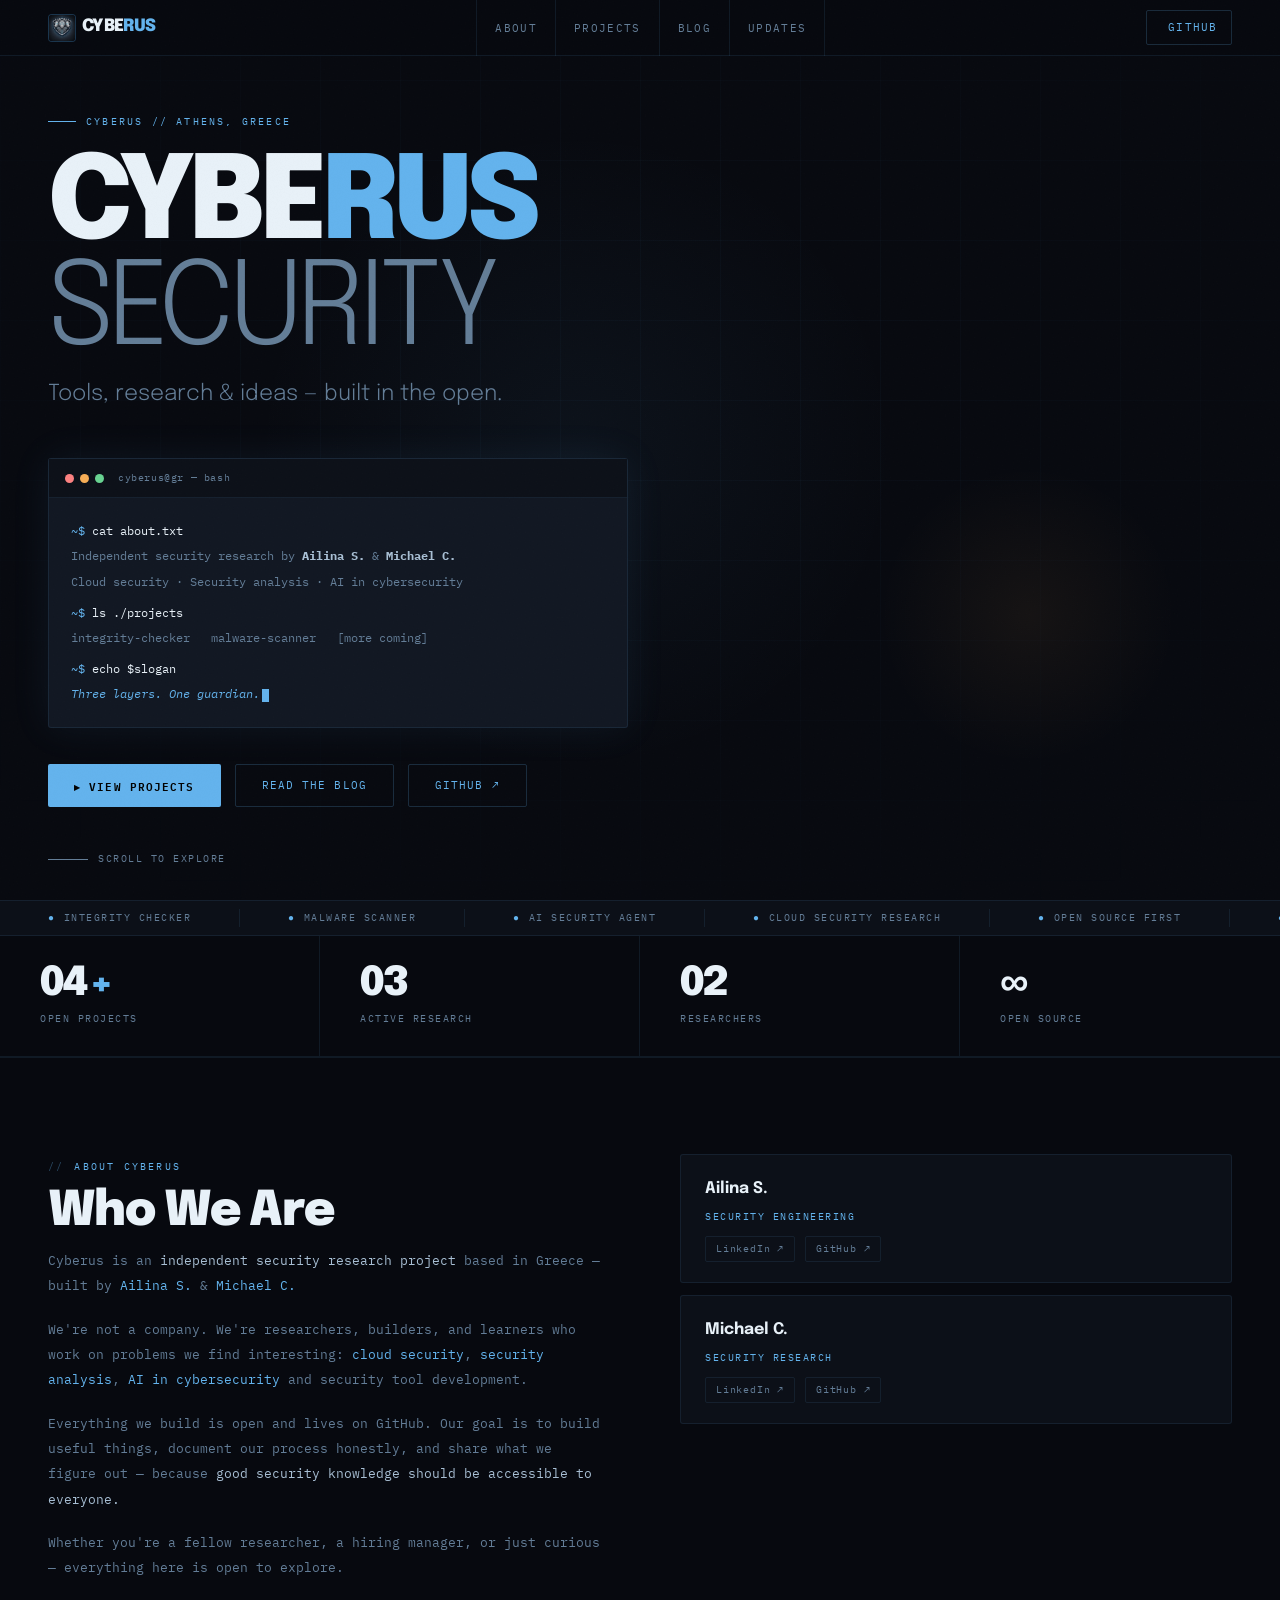
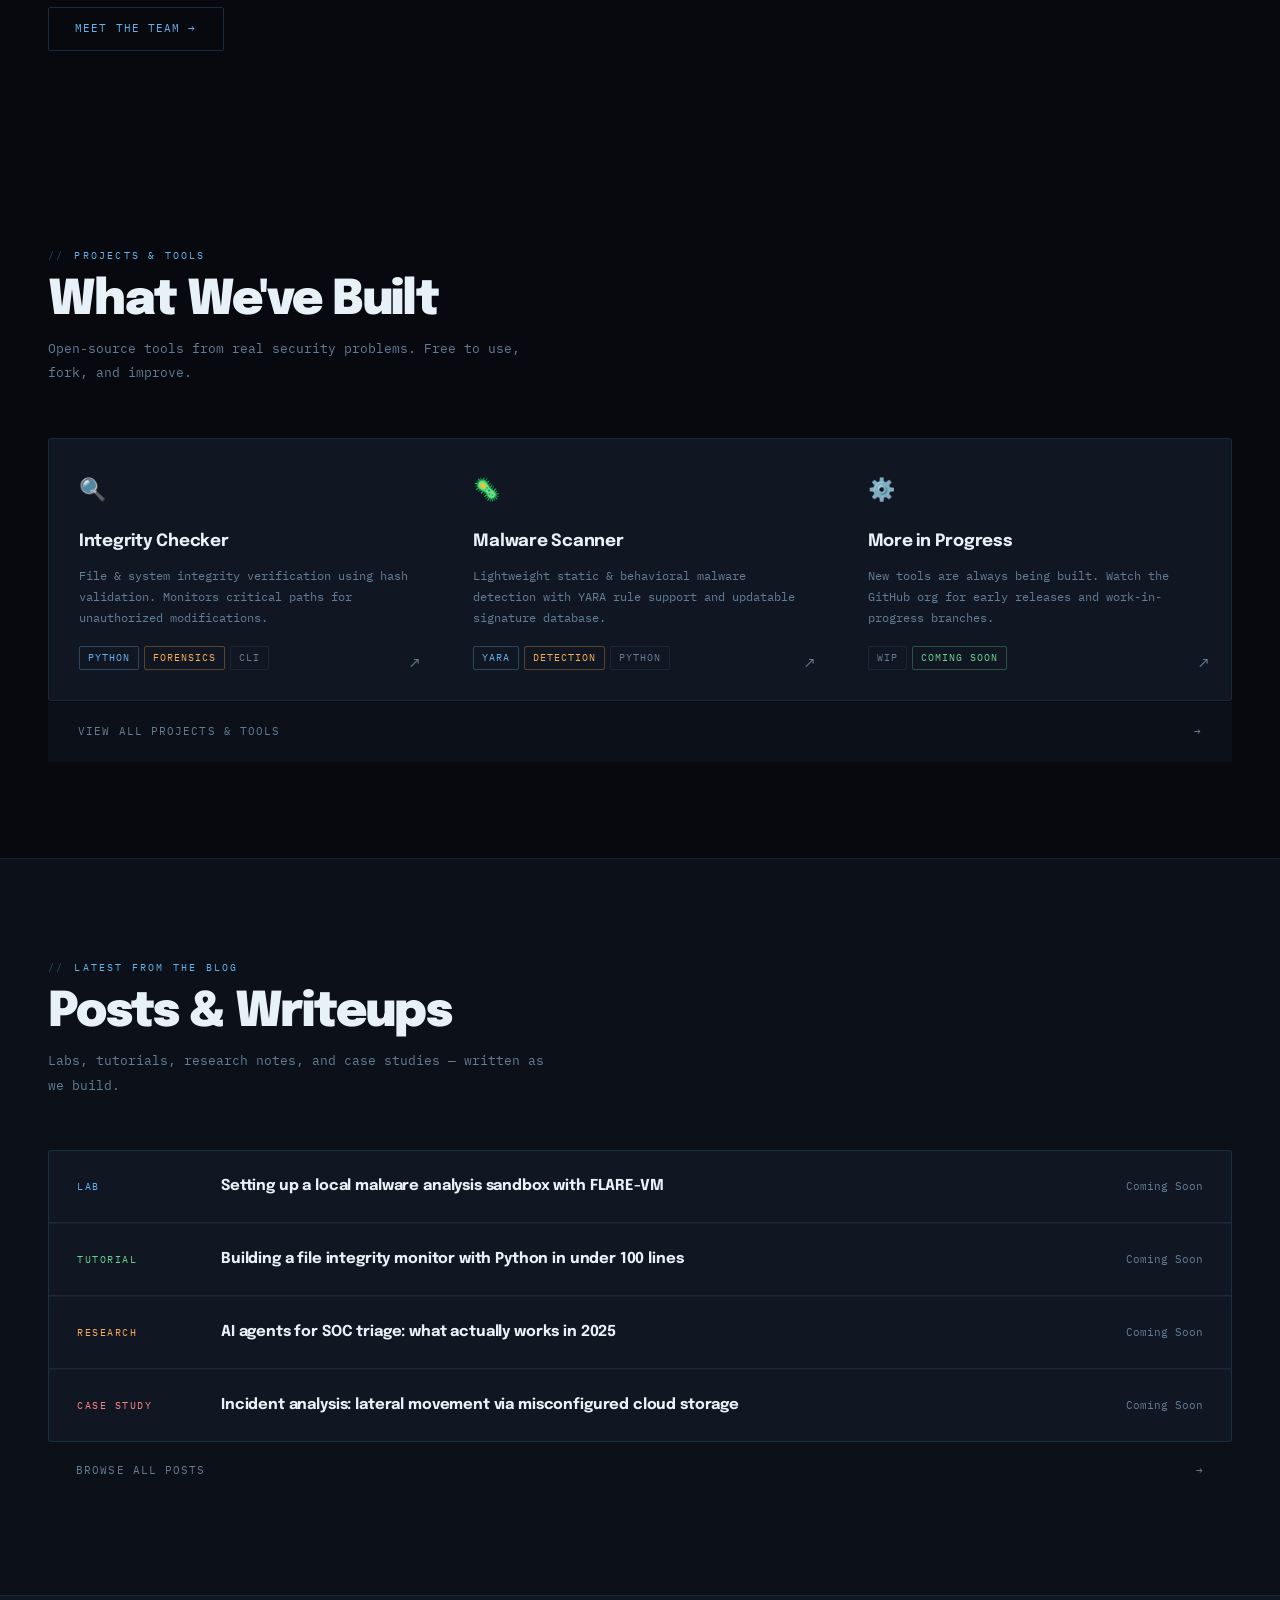
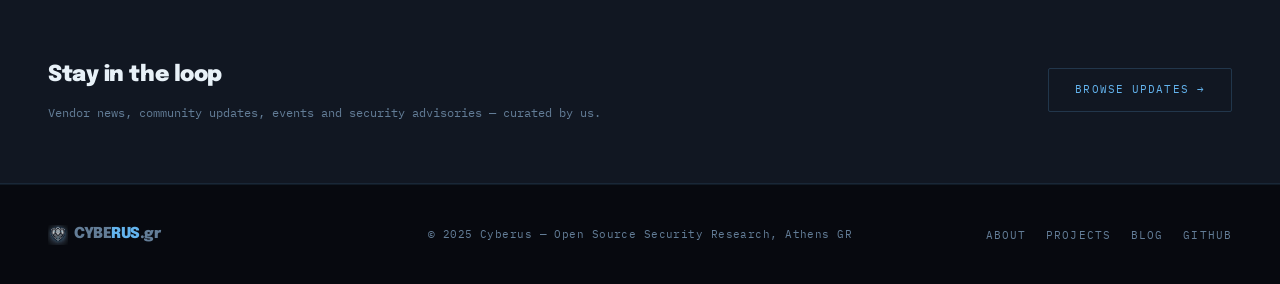
==== index.html @ a8924e91 "Fix HTML validation errors from CI run - Replace inset:0 with explicit top/right/bottom/left in styl" ====
<!DOCTYPE html>
<html lang="en">
<head>
<meta charset="UTF-8">
<link rel="icon" type="image/png" href="[data-uri]">
<meta name="viewport" content="width=device-width, initial-scale=1.0">
<title>Cyberus Security Project — Open Security Research</title>
<meta name="description" content="Cyberus is an independent open-source security research project based in Athens, Greece. Tools, research and ideas — built in the open.">
<meta property="og:title" content="Cyberus Security Project">
<meta property="og:description" content="Open-source security tools and research from Athens, Greece. Cloud security, malware analysis, AI in cybersecurity.">
<meta property="og:image" content="https://cyberus.gr/logo.png">
<meta property="og:url" content="https://cyberus.gr">
<meta property="og:type" content="website">
<meta name="twitter:card" content="summary_large_image">
<meta name="twitter:title" content="Cyberus Security Project">
<meta name="twitter:description" content="Open-source security tools and research from Athens, Greece.">
<meta name="twitter:image" content="https://cyberus.gr/logo.png">
<link rel="icon" type="image/png" href="/logo-nav.png">
<title>Cyberus — Open Security Research</title>
<link rel="preconnect" href="https://fonts.googleapis.com">
<link rel="preconnect" href="https://fonts.gstatic.com" crossorigin>
<link href="https://fonts.googleapis.com/css2?family=IBM+Plex+Mono:ital,wght@0,400;0,600;1,400&family=Epilogue:wght@300;400;700;900&display=swap" rel="stylesheet">
<link rel="stylesheet" href="style.css">
<style>

/* HERO */
.hero{min-height:100vh;display:flex;flex-direction:column;justify-content:center;padding:80px 48px 60px;position:relative;overflow:hidden;}
.hero-bg-grid{position:absolute;top:0;right:0;bottom:0;left:0;background-image:linear-gradient(to bottom,rgba(99,179,237,0.03) 1px,transparent 1px),linear-gradient(to right,rgba(99,179,237,0.03) 1px,transparent 1px);background-size:80px 80px;-webkit-mask-image:radial-gradient(ellipse 90% 90% at 50% 40%,black 20%,transparent 80%);mask-image:radial-gradient(ellipse 90% 90% at 50% 40%,black 20%,transparent 80%);}
.hero-orb{position:absolute;width:700px;height:700px;background:radial-gradient(circle,rgba(99,179,237,0.05) 0%,transparent 65%);top:50%;left:45%;transform:translate(-50%,-50%);pointer-events:none;}
.hero-orb2{position:absolute;width:300px;height:300px;background:radial-gradient(circle,rgba(246,173,85,0.06) 0%,transparent 70%);bottom:15%;right:8%;pointer-events:none;}

.hero-eyebrow{font-size:10px;letter-spacing:.22em;text-transform:uppercase;color:var(--accent);margin-bottom:22px;display:flex;align-items:center;gap:10px;opacity:0;animation:fadeUp .5s ease forwards .1s;}
.hero-eyebrow::before{content:'';width:28px;height:1px;background:var(--accent);}

.hero-h1{font-family:var(--font-disp);font-weight:900;font-size:clamp(58px,9vw,120px);line-height:.92;letter-spacing:-.05em;color:var(--white);margin-bottom:10px;opacity:0;animation:fadeUp .5s ease forwards .2s;}
.hero-h1 .a{color:var(--accent);}
.hero-h1 .d{color:var(--text2);font-weight:300;}

.hero-sub{font-family:var(--font-disp);font-weight:300;font-size:clamp(15px,2vw,22px);color:var(--text2);margin-bottom:44px;opacity:0;animation:fadeUp .5s ease forwards .3s;}

/* TERMINAL */
.terminal{background:var(--surface);border:1px solid var(--border);border-radius:3px;max-width:580px;opacity:0;animation:fadeUp .5s ease forwards .4s;box-shadow:0 0 40px rgba(99,179,237,0.08);}
.term-bar{display:flex;align-items:center;gap:6px;padding:10px 16px;border-bottom:1px solid var(--border);background:var(--bg2);}
.td{width:9px;height:9px;border-radius:50%;}
.td:nth-child(1){background:#fc8181;} .td:nth-child(2){background:#f6ad55;} .td:nth-child(3){background:#68d391;}
.term-title{margin-left:8px;font-size:10px;color:var(--text2);letter-spacing:.06em;}
.term-body{padding:20px 22px;font-size:12px;line-height:2.1;}
.tp{color:var(--accent);}
.tc{color:var(--white);}
.to{color:var(--text2);}
.to b{color:var(--text);}
.cursor{display:inline-block;width:7px;height:13px;background:var(--accent);vertical-align:middle;margin-left:2px;animation:blink 1s step-end infinite;}

/* HERO CTA */
.hero-cta{display:flex;gap:14px;margin-top:36px;flex-wrap:wrap;opacity:0;animation:fadeUp .5s ease forwards .5s;}
/* SCROLL HINT */
.scroll-hint{position:absolute;bottom:32px;left:48px;display:flex;align-items:center;gap:10px;font-size:10px;letter-spacing:.15em;text-transform:uppercase;color:var(--text2);opacity:0;animation:fadeUp .5s ease forwards .8s;}
.scroll-line{width:40px;height:1px;background:var(--text2);}

/* TICKER */
.ticker-wrap{border-top:1px solid var(--border);border-bottom:1px solid var(--border);background:var(--bg2);overflow:hidden;height:36px;display:flex;align-items:center;}
.ticker-inner{display:flex;gap:0;white-space:nowrap;animation:ticker 22s linear infinite;}
.ticker-item{padding:0 48px;font-size:10px;letter-spacing:.15em;text-transform:uppercase;color:var(--text2);border-right:1px solid var(--border);}
.ticker-item span{color:var(--accent);margin-right:8px;}
@keyframes ticker{from{transform:translateX(0);}to{transform:translateX(-50%);}}

/* STATS */
.stats{display:grid;grid-template-columns:repeat(4,1fr);border-bottom:1px solid var(--border);}
.stat{padding:28px 40px;border-right:1px solid var(--border);}
.stat:last-child{border-right:none;}
.stat-n{font-family:var(--font-disp);font-weight:900;font-size:40px;letter-spacing:-.04em;color:var(--white);line-height:1;}
.stat-n em{color:var(--accent);font-style:normal;}
.stat-l{font-size:10px;letter-spacing:.15em;text-transform:uppercase;color:var(--text2);margin-top:6px;}

/* FEATURED PROJECTS */
.fp-section{padding:96px 48px;}
.section-header{margin-bottom:52px;}

.proj-grid{display:grid;grid-template-columns:repeat(auto-fill,minmax(300px,1fr));gap:1px;background:var(--border);border:1px solid var(--border);border-radius:3px;overflow:hidden;}
.proj-card{background:var(--surface);padding:30px;position:relative;transition:background .15s;text-decoration:none;display:block;overflow:hidden;}
.proj-card::before{content:'';position:absolute;top:0;left:0;right:0;height:2px;background:linear-gradient(90deg,var(--accent),var(--accent2));transform:scaleX(0);transform-origin:left;transition:transform .25s;}
.proj-card:hover{background:var(--surface2);}
.proj-card:hover::before{transform:scaleX(1);}
.proj-icon{font-size:22px;margin-bottom:18px;display:block;}
.proj-name{font-family:var(--font-disp);font-weight:700;font-size:17px;color:var(--white);margin-bottom:8px;letter-spacing:-.015em;}
.proj-desc{color:var(--text2);font-size:12px;line-height:1.75;margin-bottom:18px;}
.proj-tags{display:flex;flex-wrap:wrap;gap:5px;}
.proj-arrow{position:absolute;bottom:22px;right:22px;color:var(--text2);font-size:16px;transition:color .15s,transform .15s;}
.proj-card:hover .proj-arrow{color:var(--accent);transform:translate(3px,-3px);}
.proj-more{margin-top:1px;background:var(--bg2);border:none;padding:20px 30px;display:flex;align-items:center;justify-content:space-between;text-decoration:none;color:var(--text2);font-size:11px;letter-spacing:.1em;text-transform:uppercase;transition:color .15s,background .15s;}
.proj-more:hover{background:var(--surface);color:var(--accent);}

/* BLOG PREVIEW */
.blog-section{padding:96px 48px;background:var(--bg2);border-top:1px solid var(--border);}
.blog-list{display:flex;flex-direction:column;gap:1px;background:var(--border);border:1px solid var(--border);border-radius:3px;overflow:hidden;}
.blog-row{display:grid;grid-template-columns:120px 1fr 120px;align-items:center;gap:24px;padding:22px 28px;background:var(--surface);text-decoration:none;transition:background .15s;border-bottom:1px solid var(--border);}
.blog-row:last-child{border-bottom:none;}
.blog-row:hover{background:var(--surface2);}
.blog-cat{font-size:10px;letter-spacing:.15em;text-transform:uppercase;}
.blog-cat.labs{color:var(--accent);}
.blog-cat.tutorial{color:var(--green);}
.blog-cat.research{color:var(--accent2);}
.blog-cat.case{color:var(--red);}
.blog-row-title{font-family:var(--font-disp);font-weight:700;font-size:15px;color:var(--white);letter-spacing:-.01em;}
.blog-date{font-size:11px;color:var(--text2);text-align:right;}
.blog-more{margin-top:1px;background:var(--bg2);border:none;padding:18px 28px;display:flex;align-items:center;justify-content:space-between;text-decoration:none;color:var(--text2);font-size:11px;letter-spacing:.1em;text-transform:uppercase;transition:color .15s,background .15s;}
.blog-more:hover{background:var(--surface);color:var(--accent);}

/* ABOUT STRIP */
.about-strip{padding:96px 48px;border-top:1px solid var(--border);}
.about-inner{display:grid;grid-template-columns:1fr 1fr;gap:80px;align-items:start;}
.about-body p{color:var(--text2);font-size:13px;line-height:1.95;margin-bottom:18px;}
.about-body p b{color:var(--text);font-weight:400;}
.about-body p .hl{color:var(--accent);}
.team-list{display:flex;flex-direction:column;gap:12px;}
.team-card{padding:20px 24px;border:1px solid var(--border);border-radius:3px;background:var(--bg2);transition:border-color .15s,box-shadow .15s;}
.team-card:hover{border-color:var(--border2);box-shadow:0 0 24px rgba(99,179,237,0.1);}
.team-name{font-family:var(--font-disp);font-weight:700;font-size:16px;color:var(--white);margin-bottom:4px;}
.team-role{font-size:10px;letter-spacing:.15em;text-transform:uppercase;color:var(--accent);margin-bottom:10px;}
.team-links{display:flex;gap:10px;flex-wrap:wrap;}
.team-link{display:inline-flex;align-items:center;gap:5px;font-size:10px;letter-spacing:.08em;color:var(--text2);text-decoration:none;border:1px solid var(--border);padding:3px 10px;border-radius:2px;transition:color .15s,border-color .15s;}
.team-link:hover{color:var(--accent);border-color:var(--border2);}

/* NEWSLETTER CTA */
.nl-strip{padding:60px 48px;background:var(--surface);border-top:1px solid var(--border);border-bottom:1px solid var(--border);}
.nl-inner{display:flex;align-items:center;justify-content:space-between;gap:40px;flex-wrap:wrap;}
.nl-title{font-family:var(--font-disp);font-weight:900;font-size:22px;color:var(--white);letter-spacing:-.02em;margin-bottom:6px;}
.nl-desc{font-size:12px;color:var(--text2);}

@media(max-width:768px){
  .hero{padding:80px 20px 48px;}
  .stats{grid-template-columns:1fr 1fr;}
  .fp-section,.blog-section,.about-strip,.nl-strip{padding:60px 20px;}
  .about-inner{grid-template-columns:1fr;}
  .blog-row{grid-template-columns:1fr;gap:6px;}
  .blog-date{display:none;}
}
</style>
</head>
<body>

<nav>
  <a href="/" class="nav-brand"><img src="[data-uri]" alt="Cyberus Security Project" class="nav-logo-img">CYBE<em>RUS</em></a>
  <ul class="nav-links">
    <li><a href="/about">About</a></li>
    <li><a href="/projects">Projects</a></li>
    <li><a href="/blog">Blog</a></li>
    <li><a href="/updates">Updates</a></li>
  </ul>
  <a href="https://github.com/cyberus-gr" target="_blank" class="nav-gh">
    <svg viewBox="0 0 24 24"><path d="M12 0C5.37 0 0 5.37 0 12c0 5.31 3.435 9.795 8.205 11.385.6.105.825-.255.825-.57 0-.285-.015-1.23-.015-2.235-3.015.555-3.795-.735-4.035-1.41-.135-.345-.72-1.41-1.23-1.695-.42-.225-1.02-.78-.015-.795.945-.015 1.62.87 1.845 1.23 1.08 1.815 2.805 1.305 3.495.99.105-.78.42-1.305.765-1.605-2.67-.3-5.46-1.335-5.46-5.925 0-1.305.465-2.385 1.23-3.225-.12-.3-.54-1.53.12-3.18 0 0 1.005-.315 3.3 1.23.96-.27 1.98-.405 3-.405s2.04.135 3 .405c2.295-1.56 3.3-1.23 3.3-1.23.66 1.65.24 2.88.12 3.18.765.84 1.23 1.905 1.23 3.225 0 4.605-2.805 5.625-5.475 5.925.435.375.81 1.095.81 2.22 0 1.605-.015 2.895-.015 3.3 0 .315.225.69.825.57A12.02 12.02 0 0 0 24 12c0-6.63-5.37-12-12-12z"/></svg>
    GitHub
  </a>
</nav>

<!-- HERO -->
<section class="hero">
  <div class="hero-bg-grid"></div>
  <div class="hero-orb"></div>
  <div class="hero-orb2"></div>

  
  <div class="hero-eyebrow">Cyberus // Athens, Greece</div>

  <h1 class="hero-h1">
    CYBE<span class="a">RUS</span><br>
    <span class="d">SECURITY</span>
  </h1>
  <p class="hero-sub">Tools, research &amp; ideas — built in the open.</p>

  <div class="terminal">
    <div class="term-bar">
      <div class="td"></div><div class="td"></div><div class="td"></div>
      <span class="term-title">cyberus@gr — bash</span>
    </div>
    <div class="term-body">
      <div><span class="tp">~$</span> <span class="tc">cat about.txt</span></div>
      <div class="to">Independent security research by <b>Ailina S.</b> &amp; <b>Michael C.</b></div>
      <div class="to">Cloud security · Security analysis · AI in cybersecurity</div>
      <div style="margin-top:6px"><span class="tp">~$</span> <span class="tc">ls ./projects</span></div>
      <div class="to">integrity-checker &nbsp; malware-scanner &nbsp; [more coming]</div>
      <div style="margin-top:6px"><span class="tp">~$</span> <span class="tc">echo $slogan</span></div>
      <div class="to" style="color:#63b3ed;font-style:italic;">Three layers. One guardian.<span class="cursor"></span></div>
    </div>
  </div>

  <div class="hero-cta">
    <a href="/projects" class="btn btn-primary">▸ View Projects</a>
    <a href="/blog" class="btn btn-ghost">Read the Blog</a>
    <a href="https://github.com/cyberus-gr" target="_blank" class="btn btn-ghost">GitHub ↗</a>
  </div>

  <div class="scroll-hint">
    <div class="scroll-line"></div>
    Scroll to explore
  </div>
</section>

<!-- TICKER -->
<div class="ticker-wrap">
  <div class="ticker-inner">
    <div class="ticker-item"><span>●</span>Integrity Checker</div>
    <div class="ticker-item"><span>●</span>Malware Scanner</div>
    <div class="ticker-item"><span>●</span>AI Security Agent</div>
    <div class="ticker-item"><span>●</span>Cloud Security Research</div>
    <div class="ticker-item"><span>●</span>Open Source First</div>
    <div class="ticker-item"><span>●</span>Athens, Greece</div>
    <div class="ticker-item"><span>●</span>Integrity Checker</div>
    <div class="ticker-item"><span>●</span>Malware Scanner</div>
    <div class="ticker-item"><span>●</span>AI Security Agent</div>
    <div class="ticker-item"><span>●</span>Cloud Security Research</div>
    <div class="ticker-item"><span>●</span>Open Source First</div>
    <div class="ticker-item"><span>●</span>Athens, Greece</div>
  </div>
</div>

<!-- STATS -->
<div class="stats">
  <div class="stat"><div class="stat-n">04<em>+</em></div><div class="stat-l">Open Projects</div></div>
  <div class="stat"><div class="stat-n">03</div><div class="stat-l">Active Research</div></div>
  <div class="stat"><div class="stat-n">02</div><div class="stat-l">Researchers</div></div>
  <div class="stat"><div class="stat-n">∞</div><div class="stat-l">Open Source</div></div>
</div>

<!-- ABOUT STRIP -->
<section class="about-strip">
  <div class="about-inner">
    <div>
      <div class="section-label">About Cyberus</div>
      <h2 class="section-title">Who We Are</h2>
      <div class="about-body">
        <p>Cyberus is an <b>independent security research project</b> based in Greece — built by <span class="hl">Ailina S.</span> &amp; <span class="hl">Michael C.</span></p>
        <p>We're not a company. We're researchers, builders, and learners who work on problems we find interesting: <span class="hl">cloud security</span>, <span class="hl">security analysis</span>, <span class="hl">AI in cybersecurity</span> and security tool development.</p>
        <p>Everything we build is open and lives on GitHub. Our goal is to build useful things, document our process honestly, and share what we figure out — because <b>good security knowledge should be accessible to everyone.</b></p>
        <p>Whether you're a fellow researcher, a hiring manager, or just curious — everything here is open to explore.</p>
      </div>
      <a href="/about" class="btn btn-ghost" style="margin-top:8px;">Meet the team →</a>
    </div>
    <div class="team-list">
      <div class="team-card">
        <div class="team-name">Ailina S.</div>
        <div class="team-role">Security Engineering</div>
        <div class="team-links">
          <a href="https://www.linkedin.com/in/ailina-sopileidi/" target="_blank" class="team-link">LinkedIn ↗</a>
          <a href="https://github.com/ailinasopi" target="_blank" class="team-link">GitHub ↗</a>
        </div>
      </div>
      <div class="team-card">
        <div class="team-name">Michael C.</div>
        <div class="team-role">Security Research</div>
        <div class="team-links">
          <a href="https://www.linkedin.com/in/michael-cappello/" target="_blank" class="team-link">LinkedIn ↗</a>
          <a href="https://github.com/mmcyberus" target="_blank" class="team-link">GitHub ↗</a>
        </div>
      </div>
    </div>
  </div>
</section>

<!-- FEATURED PROJECTS -->
<section class="fp-section">
  <div class="section-header">
    <div class="section-label">Projects &amp; Tools</div>
    <h2 class="section-title">What We've Built</h2>
    <p class="section-desc">Open-source tools from real security problems. Free to use, fork, and improve.</p>
  </div>

  <div class="proj-grid">
    <a href="/projects#integrity" class="proj-card">
      <span class="proj-icon">🔍</span>
      <div class="proj-name">Integrity Checker</div>
      <div class="proj-desc">File &amp; system integrity verification using hash validation. Monitors critical paths for unauthorized modifications.</div>
      <div class="proj-tags">
        <span class="tag tag-blue">Python</span>
        <span class="tag tag-amber">Forensics</span>
        <span class="tag">CLI</span>
      </div>
      <span class="proj-arrow">↗</span>
    </a>
    <a href="/projects#malware" class="proj-card">
      <span class="proj-icon">🦠</span>
      <div class="proj-name">Malware Scanner</div>
      <div class="proj-desc">Lightweight static &amp; behavioral malware detection with YARA rule support and updatable signature database.</div>
      <div class="proj-tags">
        <span class="tag tag-blue">YARA</span>
        <span class="tag tag-amber">Detection</span>
        <span class="tag">Python</span>
      </div>
      <span class="proj-arrow">↗</span>
    </a>
    <a href="/projects" class="proj-card">
      <span class="proj-icon">⚙️</span>
      <div class="proj-name">More in Progress</div>
      <div class="proj-desc">New tools are always being built. Watch the GitHub org for early releases and work-in-progress branches.</div>
      <div class="proj-tags">
        <span class="tag">WIP</span>
        <span class="tag tag-green">Coming Soon</span>
      </div>
      <span class="proj-arrow">↗</span>
    </a>
  </div>
  <a href="/projects" class="proj-more">View all projects &amp; tools <span>→</span></a>
</section>

<!-- BLOG PREVIEW -->
<section class="blog-section">
  <div class="section-header">
    <div class="section-label">Latest from the Blog</div>
    <h2 class="section-title">Posts &amp; Writeups</h2>
    <p class="section-desc">Labs, tutorials, research notes, and case studies — written as we build.</p>
  </div>

  <div class="blog-list">
    <a href="/blog#labs" class="blog-row">
      <span class="blog-cat labs">Lab</span>
      <span class="blog-row-title">Setting up a local malware analysis sandbox with FLARE-VM</span>
      <span class="blog-date">Coming Soon</span>
    </a>
    <a href="/blog#tutorials" class="blog-row">
      <span class="blog-cat tutorial">Tutorial</span>
      <span class="blog-row-title">Building a file integrity monitor with Python in under 100 lines</span>
      <span class="blog-date">Coming Soon</span>
    </a>
    <a href="/blog#research" class="blog-row">
      <span class="blog-cat research">Research</span>
      <span class="blog-row-title">AI agents for SOC triage: what actually works in 2025</span>
      <span class="blog-date">Coming Soon</span>
    </a>
    <a href="/blog#cases" class="blog-row">
      <span class="blog-cat case">Case Study</span>
      <span class="blog-row-title">Incident analysis: lateral movement via misconfigured cloud storage</span>
      <span class="blog-date">Coming Soon</span>
    </a>
  </div>
  <a href="/blog" class="blog-more">Browse all posts <span>→</span></a>
</section>



<!-- NEWSLETTER CTA -->
<div class="nl-strip">
  <div class="nl-inner">
    <div>
      <div class="nl-title">Stay in the loop</div>
      <div class="nl-desc">Vendor news, community updates, events and security advisories — curated by us.</div>
    </div>
    <a href="/updates" class="btn btn-ghost">Browse Updates →</a>
  </div>
</div>

<footer>
  <a href="/" class="footer-brand"><img src="[data-uri]" alt="" style="width:20px;height:20px;object-fit:contain;vertical-align:middle;margin-right:6px;">CYBE<em>RUS</em>.gr</a>
  <div class="footer-copy">© 2025 Cyberus — Open Source Security Research, Athens GR</div>
  <ul class="footer-links">
    <li><a href="/about">About</a></li>
    <li><a href="/projects">Projects</a></li>
    <li><a href="/blog">Blog</a></li>
    <li><a href="https://github.com/cyberus-gr" target="_blank">GitHub</a></li>
  </ul>
</footer>

</body>
</html>
---- style.css ----
/* === CYBERUS — SHARED STYLESHEET === */

/* ROOT VARIABLES */
:root {
  --bg:#07090f; --bg2:#0c1018; --surface:#111722; --surface2:#161e2e;
  --border:rgba(99,179,237,0.1); --border2:rgba(99,179,237,0.2);
  --accent:#63b3ed; --accent2:#f6ad55; --green:#68d391; --red:#fc8181;
  --text:#a8bfd4; --text2:#637d97; --white:#e8f1f8;
  --font-mono:'IBM Plex Mono',monospace; --font-disp:'Epilogue',sans-serif;
}

/* RESET */
*,*::before,*::after{margin:0;padding:0;box-sizing:border-box;}
html{scroll-behavior:smooth;}
body{background:var(--bg);color:var(--text);font-family:var(--font-mono);font-size:13px;line-height:1.8;overflow-x:hidden;}
body::before{content:'';position:fixed;top:0;right:0;bottom:0;left:0;background-image:url("data:image/svg+xml,%3Csvg xmlns='http://www.w3.org/2000/svg' width='300' height='300'%3E%3Cfilter id='g'%3E%3CfeTurbulence type='fractalNoise' baseFrequency='0.75' stitchTiles='stitch'/%3E%3C/filter%3E%3Crect width='300' height='300' filter='url(%23g)' opacity='0.04'/%3E%3C/svg%3E");pointer-events:none;z-index:9999;opacity:.5;}

/* NAV */
nav{position:fixed;top:0;left:0;right:0;z-index:500;height:56px;display:flex;align-items:center;justify-content:space-between;padding:0 48px;background:rgba(7,9,15,0.92);backdrop-filter:blur(20px);border-bottom:1px solid var(--border);}
.nav-brand{display:flex;align-items:center;font-family:var(--font-disp);font-weight:900;font-size:17px;letter-spacing:-.04em;color:var(--white);text-decoration:none;}
.nav-brand em{color:var(--accent);font-style:normal;}
.nav-logo-img{width:28px;height:28px;object-fit:contain;border-radius:4px;border:1px solid rgba(99,179,237,0.25);background:rgba(0,10,25,0.8);margin-right:6px;flex-shrink:0;}
.nav-tagline{font-family:var(--font-mono);font-size:8px;letter-spacing:.15em;text-transform:uppercase;color:var(--text2);font-weight:400;margin-left:4px;align-self:flex-end;padding-bottom:1px;}
.nav-links{display:flex;gap:0;list-style:none;}
.nav-links a{display:block;padding:0 18px;height:56px;line-height:56px;font-size:11px;letter-spacing:.12em;text-transform:uppercase;color:var(--text2);text-decoration:none;border-right:1px solid var(--border);transition:color .15s,background .15s;position:relative;}
.nav-links li:first-child a{border-left:1px solid var(--border);}
.nav-links a:hover,.nav-links a.active{color:var(--white);background:rgba(99,179,237,0.04);}
.nav-links a.active::after{content:'';position:absolute;bottom:0;left:0;right:0;height:2px;background:var(--accent);}
.nav-gh{display:flex;align-items:center;gap:7px;padding:7px 14px;font-size:11px;letter-spacing:.1em;text-transform:uppercase;color:var(--accent);text-decoration:none;border:1px solid var(--border2);border-radius:2px;transition:background .15s,box-shadow .15s;font-family:var(--font-mono);}
.nav-gh:hover{background:rgba(99,179,237,0.07);box-shadow:0 0 24px rgba(99,179,237,0.2);}

/* PAGE LAYOUT (inner pages) */
.page-wrap{padding-top:56px;}
.page-hero{padding:80px 48px 60px;border-bottom:1px solid var(--border);position:relative;overflow:hidden;}
.page-hero-bg{position:absolute;top:0;right:0;bottom:0;left:0;background-image:linear-gradient(to bottom,rgba(99,179,237,0.03) 1px,transparent 1px),linear-gradient(to right,rgba(99,179,237,0.03) 1px,transparent 1px);background-size:60px 60px;-webkit-mask-image:radial-gradient(ellipse 60% 100% at 0% 50%,black 30%,transparent 80%);mask-image:radial-gradient(ellipse 60% 100% at 0% 50%,black 30%,transparent 80%);}
.breadcrumb{font-size:11px;color:var(--text2);letter-spacing:.08em;margin-bottom:20px;display:flex;align-items:center;gap:8px;}
.breadcrumb a{color:var(--text2);text-decoration:none;transition:color .15s;}
.breadcrumb a:hover{color:var(--accent);}
.breadcrumb span{opacity:.4;}
.page-title{font-family:var(--font-disp);font-weight:900;font-size:clamp(40px,6vw,72px);letter-spacing:-.04em;color:var(--white);line-height:.95;margin-bottom:18px;}
.page-title em{color:var(--accent);font-style:normal;}
.page-lead{color:var(--text2);font-size:14px;line-height:1.9;max-width:540px;}

/* TAGS */
.tag{display:inline-block;font-size:10px;letter-spacing:.1em;text-transform:uppercase;padding:2px 8px;border-radius:2px;border:1px solid var(--border);color:var(--text2);}
.tag-blue{border-color:rgba(99,179,237,.3);color:var(--accent);}
.tag-amber{border-color:rgba(246,173,85,.3);color:var(--accent2);}
.tag-green{border-color:rgba(104,211,145,.3);color:var(--green);}

/* BUTTONS */
.btn{display:inline-flex;align-items:center;gap:7px;padding:11px 26px;font-family:var(--font-mono);font-size:11px;letter-spacing:.1em;text-transform:uppercase;text-decoration:none;border-radius:2px;transition:all .18s;cursor:pointer;border:none;}
.btn-primary{background:var(--accent);color:#000;font-weight:600;}
.btn-primary:hover{background:var(--white);box-shadow:0 0 32px rgba(99,179,237,0.4);transform:translateY(-2px);}
.btn-ghost{display:inline-flex;align-items:center;gap:7px;padding:11px 26px;font-family:var(--font-mono);font-size:11px;letter-spacing:.1em;text-transform:uppercase;text-decoration:none;border-radius:2px;background:transparent;color:var(--accent);border:1px solid var(--border2);transition:all .18s;}
.btn-ghost:hover{background:rgba(99,179,237,0.06);box-shadow:0 0 24px rgba(99,179,237,0.15);transform:translateY(-2px);}

/* SECTION LABELS */
.section-label{display:inline-flex;align-items:center;gap:10px;font-size:10px;letter-spacing:.22em;text-transform:uppercase;color:var(--accent);margin-bottom:12px;}
.section-label::before{content:'//';opacity:.4;}
.section-title{font-family:var(--font-disp);font-weight:900;font-size:clamp(28px,4vw,48px);line-height:1;letter-spacing:-.035em;color:var(--white);margin-bottom:12px;}
.section-desc{color:var(--text2);font-size:13px;line-height:1.9;max-width:500px;}

/* FOOTER */
footer{border-top:1px solid var(--border);padding:36px 48px;display:grid;grid-template-columns:1fr auto 1fr;align-items:center;gap:24px;}
.footer-brand{display:flex;align-items:center;font-family:var(--font-disp);font-weight:900;font-size:15px;letter-spacing:-.03em;color:var(--text2);text-decoration:none;}
.footer-brand em{color:var(--accent);font-style:normal;}
.footer-logo-img{width:20px;height:20px;object-fit:contain;margin-right:6px;flex-shrink:0;}
.footer-copy{font-size:11px;color:var(--text2);text-align:center;letter-spacing:.04em;}
.footer-links{display:flex;gap:20px;justify-content:flex-end;list-style:none;}
.footer-links a{font-size:11px;letter-spacing:.1em;text-transform:uppercase;color:var(--text2);text-decoration:none;transition:color .15s;}
.footer-links a:hover{color:var(--accent);}

/* ANIMATIONS */
@keyframes fadeUp{from{opacity:0;transform:translateY(16px);}to{opacity:1;transform:translateY(0);}}
@keyframes blink{0%,100%{opacity:1;}50%{opacity:0;}}

/* MOBILE */
@media(max-width:768px){
  nav{padding:0 20px;}
  .nav-links{display:none;}
  .page-hero{padding-left:20px;padding-right:20px;}
  footer{grid-template-columns:1fr;text-align:center;padding:28px 20px;}
  .footer-links{justify-content:center;}
}
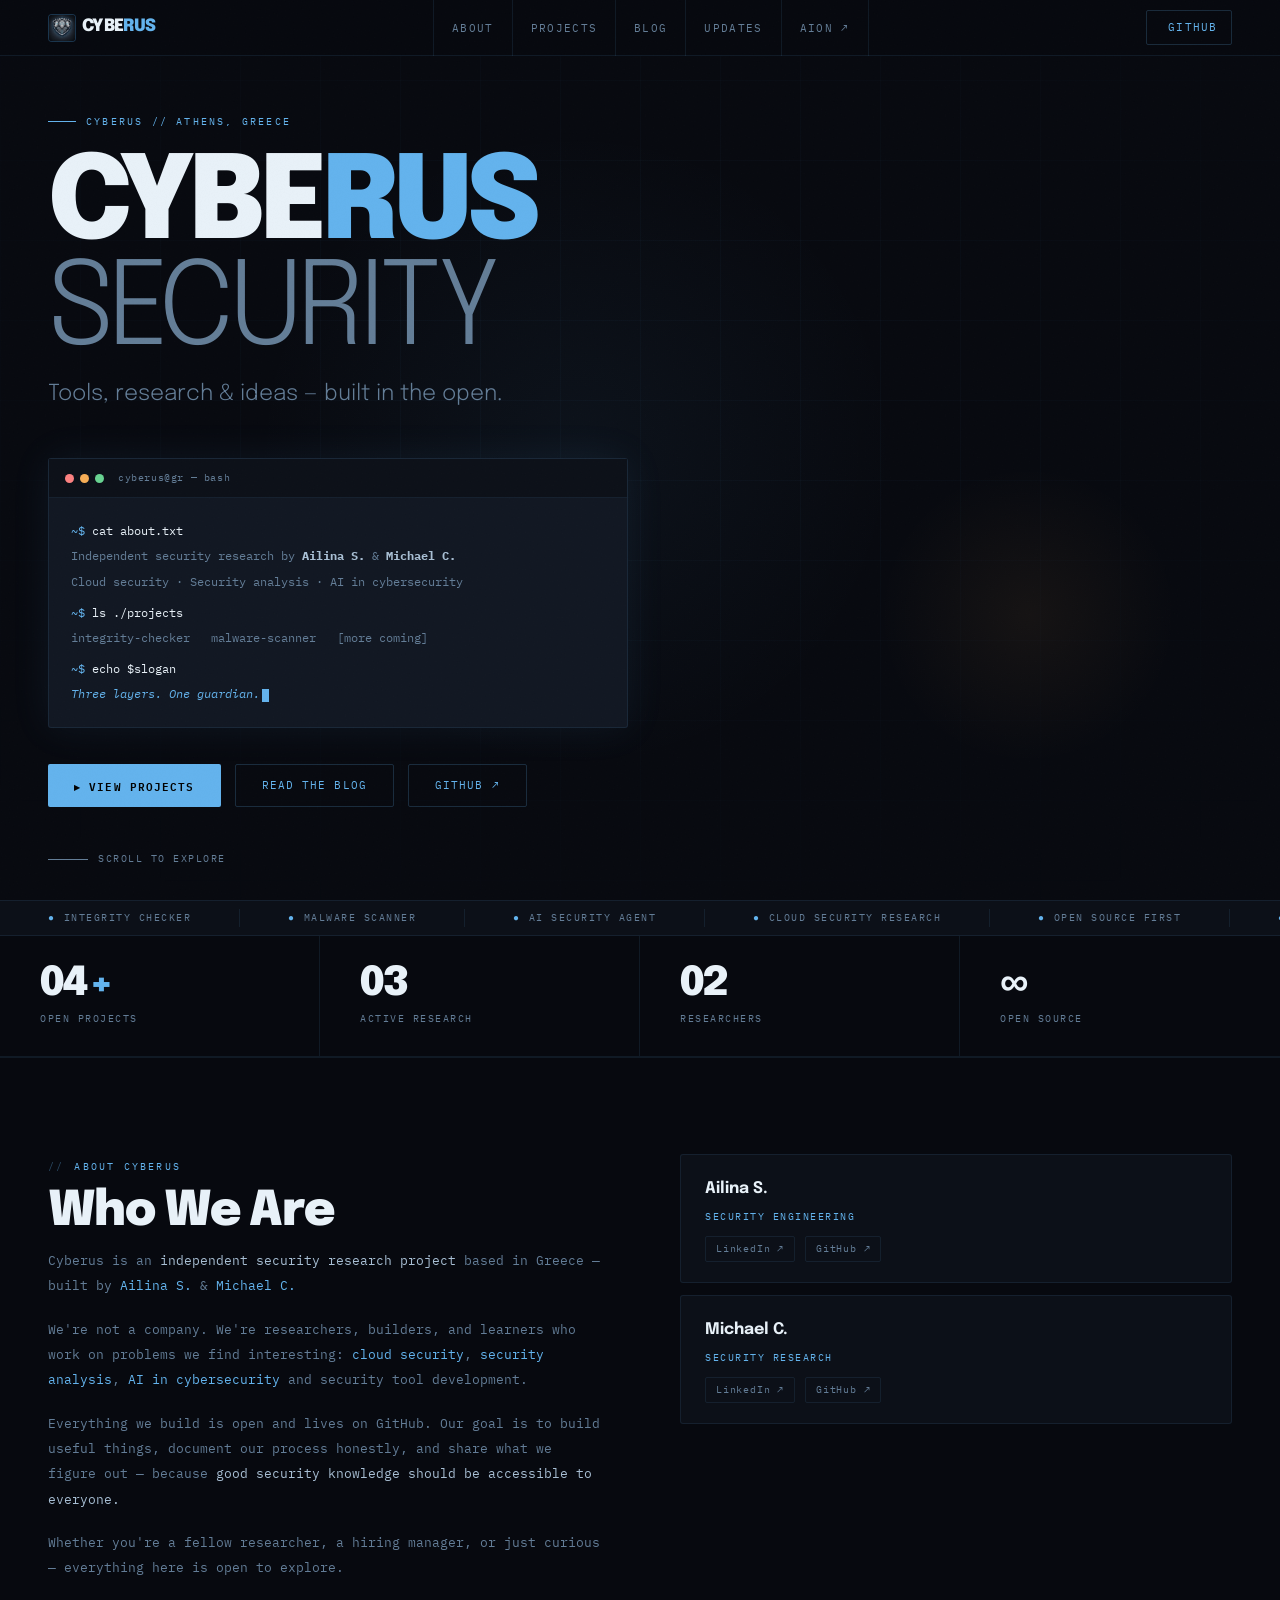
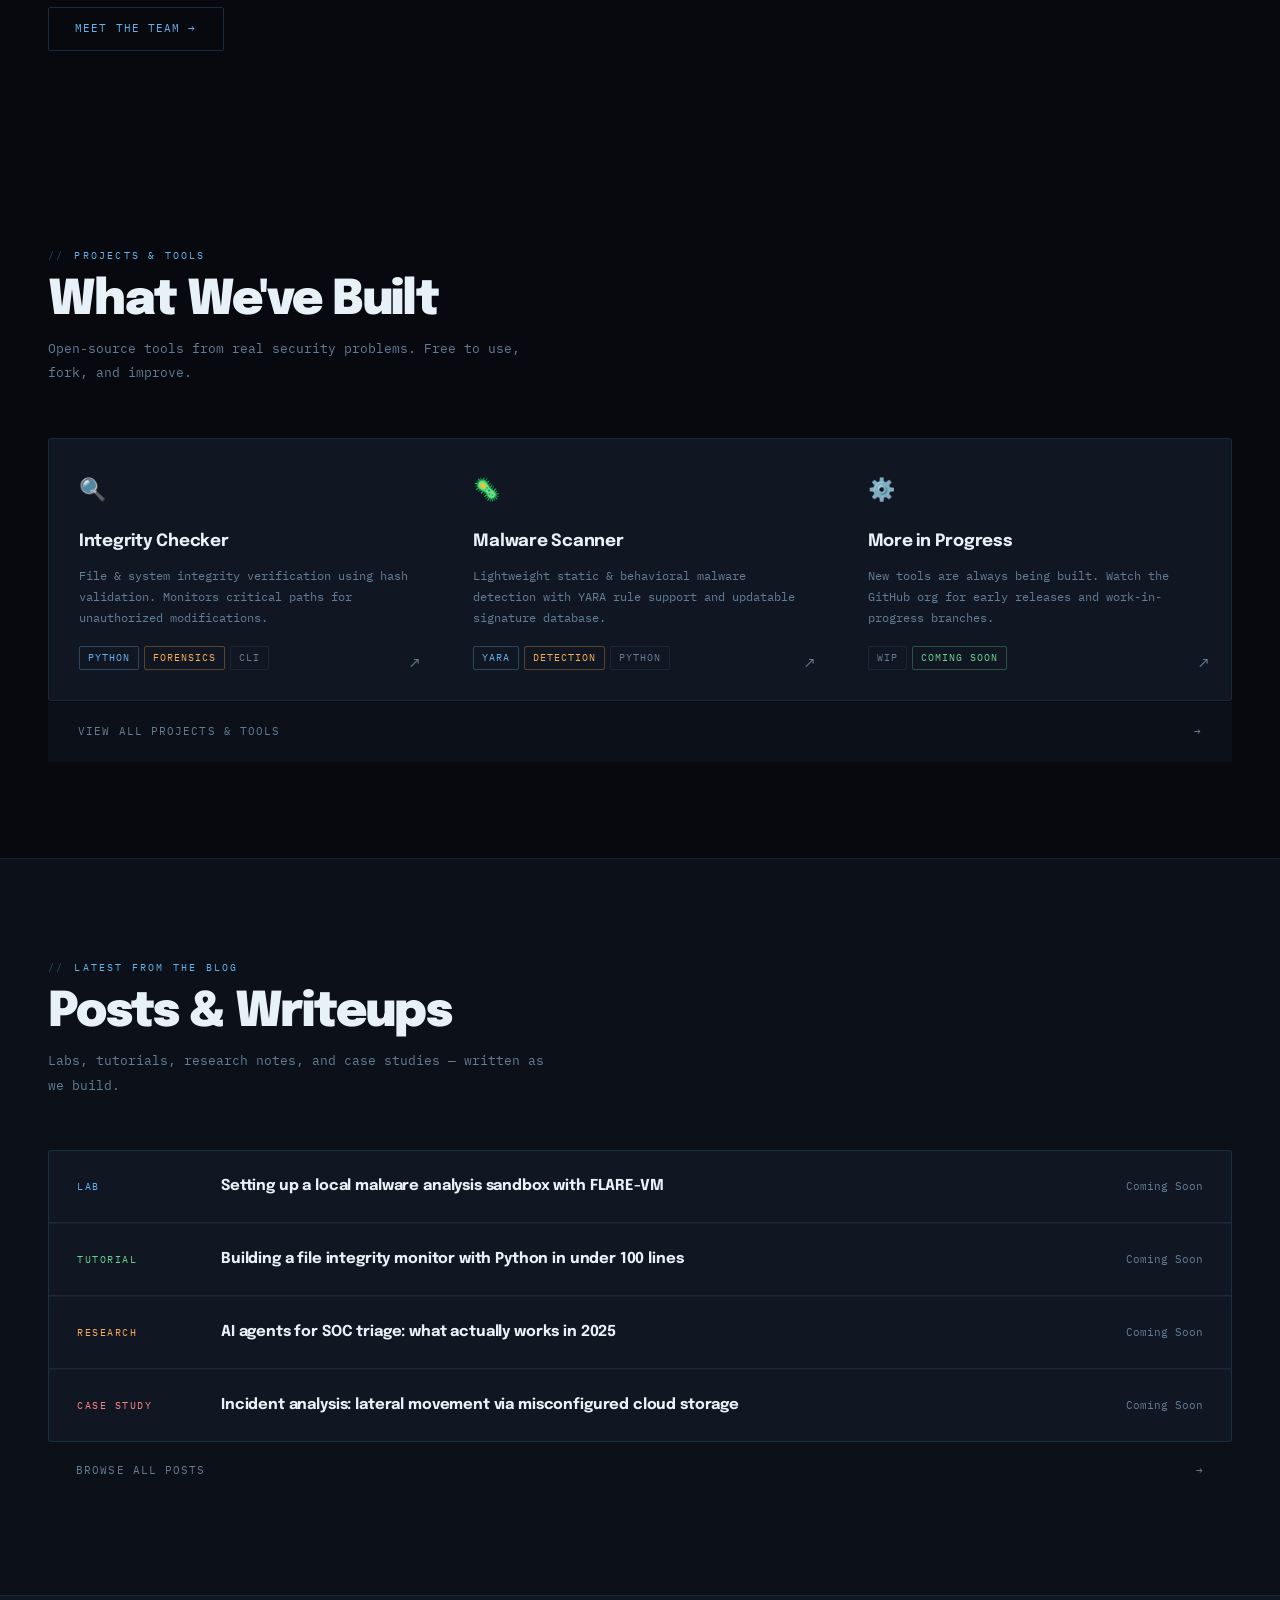
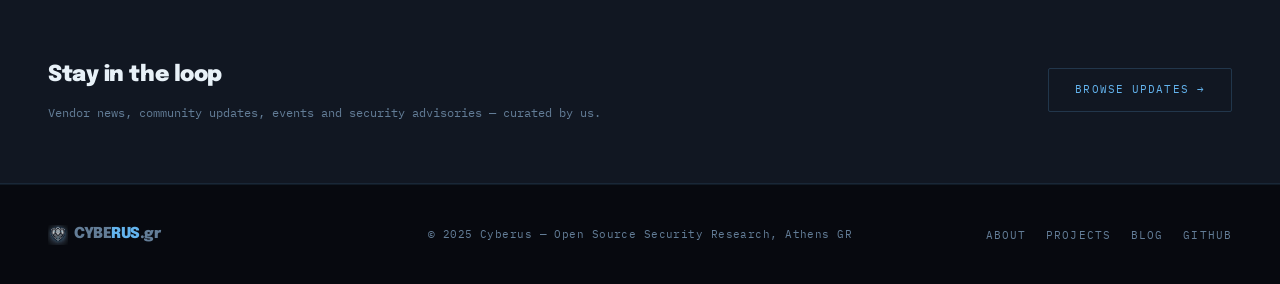
==== commit eebc031f: "new update" ====
--- a/index.html
+++ b/index.html
@@ -2,7 +2,7 @@
 <html lang="en">
 <head>
 <meta charset="UTF-8">
-<link rel="icon" type="image/png" href="[data-uri]">
+<link rel="icon" type="image/png" href="/logo-nav.png">
 <meta name="viewport" content="width=device-width, initial-scale=1.0">
 <title>Cyberus Security Project — Open Security Research</title>
 <meta name="description" content="Cyberus is an independent open-source security research project based in Athens, Greece. Tools, research and ideas — built in the open.">
@@ -16,10 +16,11 @@
 <meta name="twitter:description" content="Open-source security tools and research from Athens, Greece.">
 <meta name="twitter:image" content="https://cyberus.gr/logo.png">
 <link rel="icon" type="image/png" href="/logo-nav.png">
-<title>Cyberus — Open Security Research</title>
 <link rel="preconnect" href="https://fonts.googleapis.com">
 <link rel="preconnect" href="https://fonts.gstatic.com" crossorigin>
 <link href="https://fonts.googleapis.com/css2?family=IBM+Plex+Mono:ital,wght@0,400;0,600;1,400&family=Epilogue:wght@300;400;700;900&display=swap" rel="stylesheet">
+<!-- Umami Analytics -->
+<script defer src="https://cloud.umami.is/script.js" data-website-id="dc7f06fc-88df-4f34-90b7-edfc54a18f3a"></script>
 <link rel="stylesheet" href="style.css">
 <style>
 
@@ -78,7 +79,7 @@
 
 .proj-grid{display:grid;grid-template-columns:repeat(auto-fill,minmax(300px,1fr));gap:1px;background:var(--border);border:1px solid var(--border);border-radius:3px;overflow:hidden;}
 .proj-card{background:var(--surface);padding:30px;position:relative;transition:background .15s;text-decoration:none;display:block;overflow:hidden;}
-.proj-card::before{content:'';position:absolute;top:0;left:0;right:0;height:2px;background:linear-gradient(90deg,var(--accent),var(--accent2));transform:scaleX(0);transform-origin:left;transition:transform .25s;}
+.proj-card::before{content:'';position:absolute;top:0;left:0;right:0;height:2px;background:linear-gradient(90deg,#63b3ed,#f6ad55);transform:scaleX(0);transform-origin:left;transition:transform .25s;}
 .proj-card:hover{background:var(--surface2);}
 .proj-card:hover::before{transform:scaleX(1);}
 .proj-icon{font-size:22px;margin-bottom:18px;display:block;}
@@ -140,12 +141,13 @@
 <body>
 
 <nav>
-  <a href="/" class="nav-brand"><img src="[data-uri]" alt="Cyberus Security Project" class="nav-logo-img">CYBE<em>RUS</em></a>
+  <a href="/" class="nav-brand"><img src="logo-nav.png" alt="Cyberus" class="nav-logo-img">CYBE<em>RUS</em></a>
   <ul class="nav-links">
     <li><a href="/about">About</a></li>
     <li><a href="/projects">Projects</a></li>
     <li><a href="/blog">Blog</a></li>
     <li><a href="/updates">Updates</a></li>
+    <li><a href="https://cyberus.gr/AION" target="_blank">AION ↗</a></li>
   </ul>
   <a href="https://github.com/cyberus-gr" target="_blank" class="nav-gh">
     <svg viewBox="0 0 24 24"><path d="M12 0C5.37 0 0 5.37 0 12c0 5.31 3.435 9.795 8.205 11.385.6.105.825-.255.825-.57 0-.285-.015-1.23-.015-2.235-3.015.555-3.795-.735-4.035-1.41-.135-.345-.72-1.41-1.23-1.695-.42-.225-1.02-.78-.015-.795.945-.015 1.62.87 1.845 1.23 1.08 1.815 2.805 1.305 3.495.99.105-.78.42-1.305.765-1.605-2.67-.3-5.46-1.335-5.46-5.925 0-1.305.465-2.385 1.23-3.225-.12-.3-.54-1.53.12-3.18 0 0 1.005-.315 3.3 1.23.96-.27 1.98-.405 3-.405s2.04.135 3 .405c2.295-1.56 3.3-1.23 3.3-1.23.66 1.65.24 2.88.12 3.18.765.84 1.23 1.905 1.23 3.225 0 4.605-2.805 5.625-5.475 5.925.435.375.81 1.095.81 2.22 0 1.605-.015 2.895-.015 3.3 0 .315.225.69.825.57A12.02 12.02 0 0 0 24 12c0-6.63-5.37-12-12-12z"/></svg>
@@ -349,7 +351,7 @@
 </div>
 
 <footer>
-  <a href="/" class="footer-brand"><img src="[data-uri]" alt="" style="width:20px;height:20px;object-fit:contain;vertical-align:middle;margin-right:6px;">CYBE<em>RUS</em>.gr</a>
+  <a href="/" class="footer-brand"><img src="logo-nav.png" alt="" class="footer-logo-img">CYBE<em>RUS</em>.gr</a>
   <div class="footer-copy">© 2025 Cyberus — Open Source Security Research, Athens GR</div>
   <ul class="footer-links">
     <li><a href="/about">About</a></li>
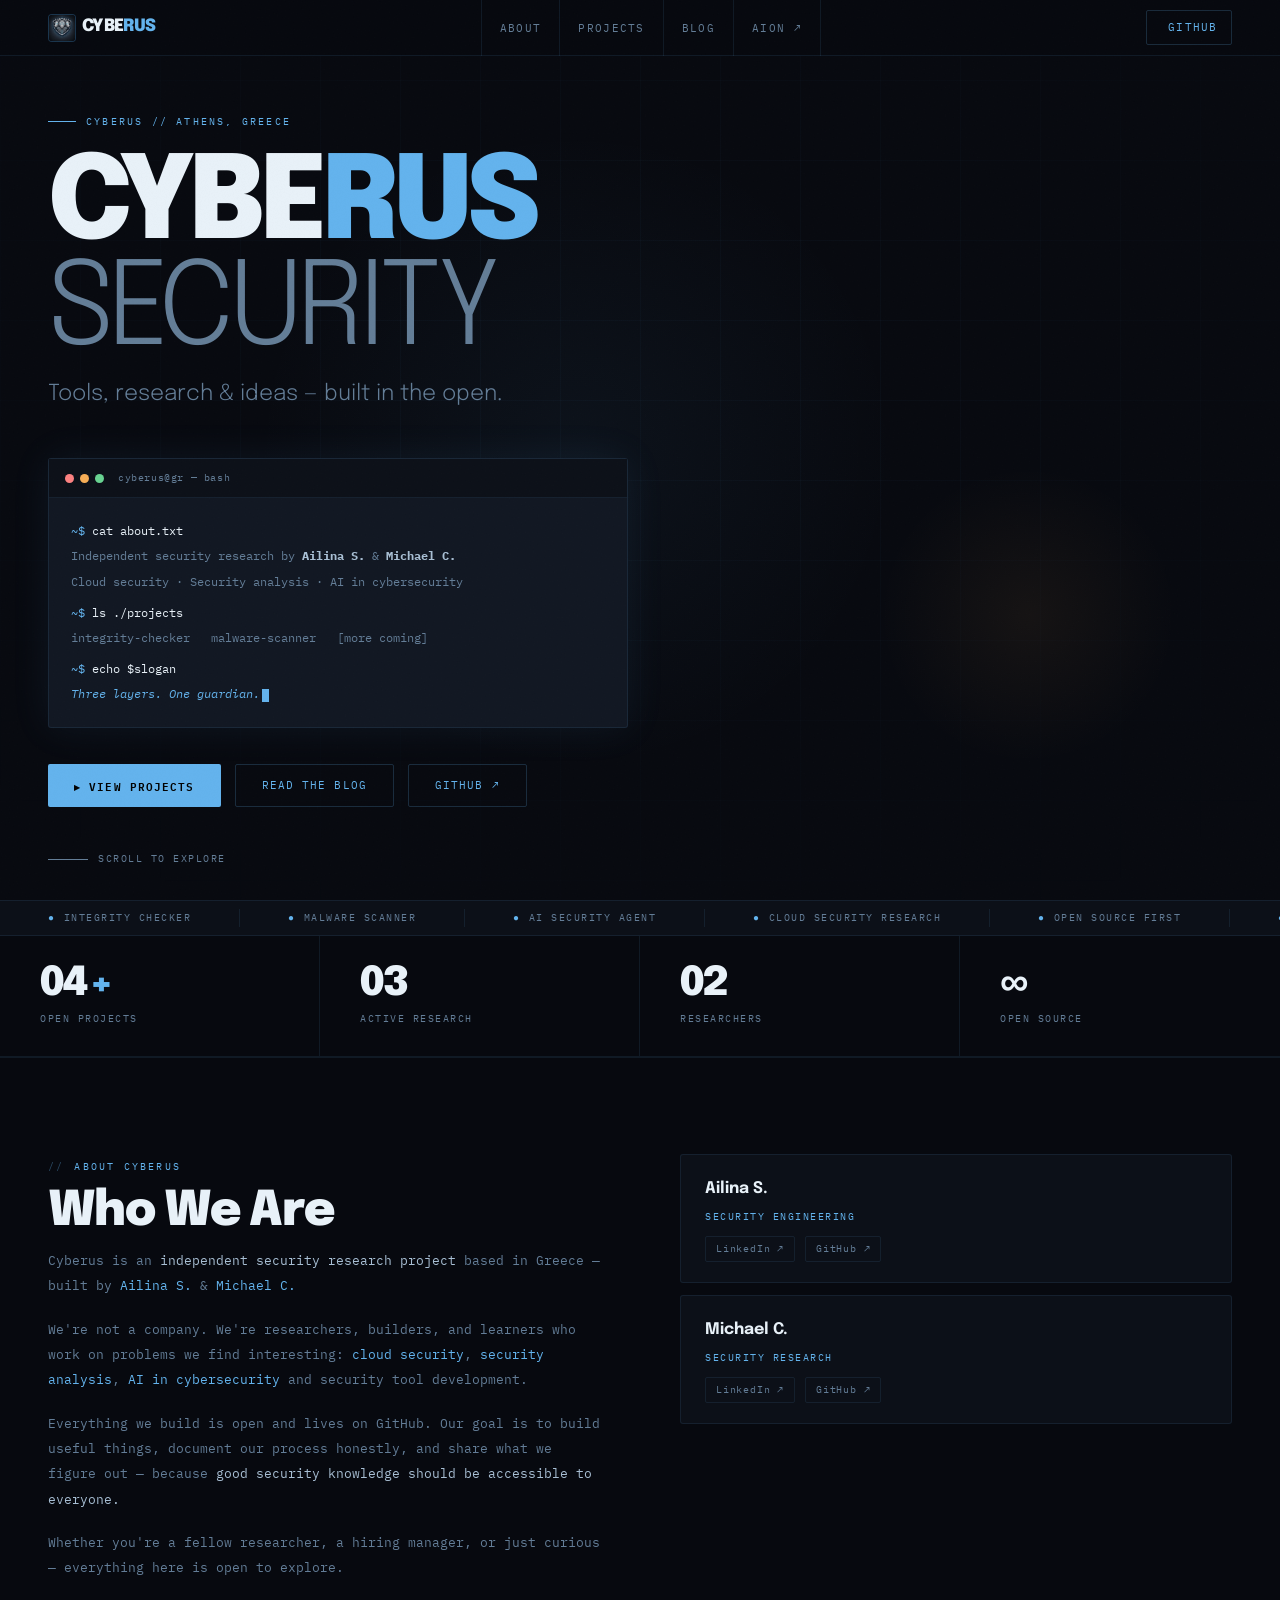
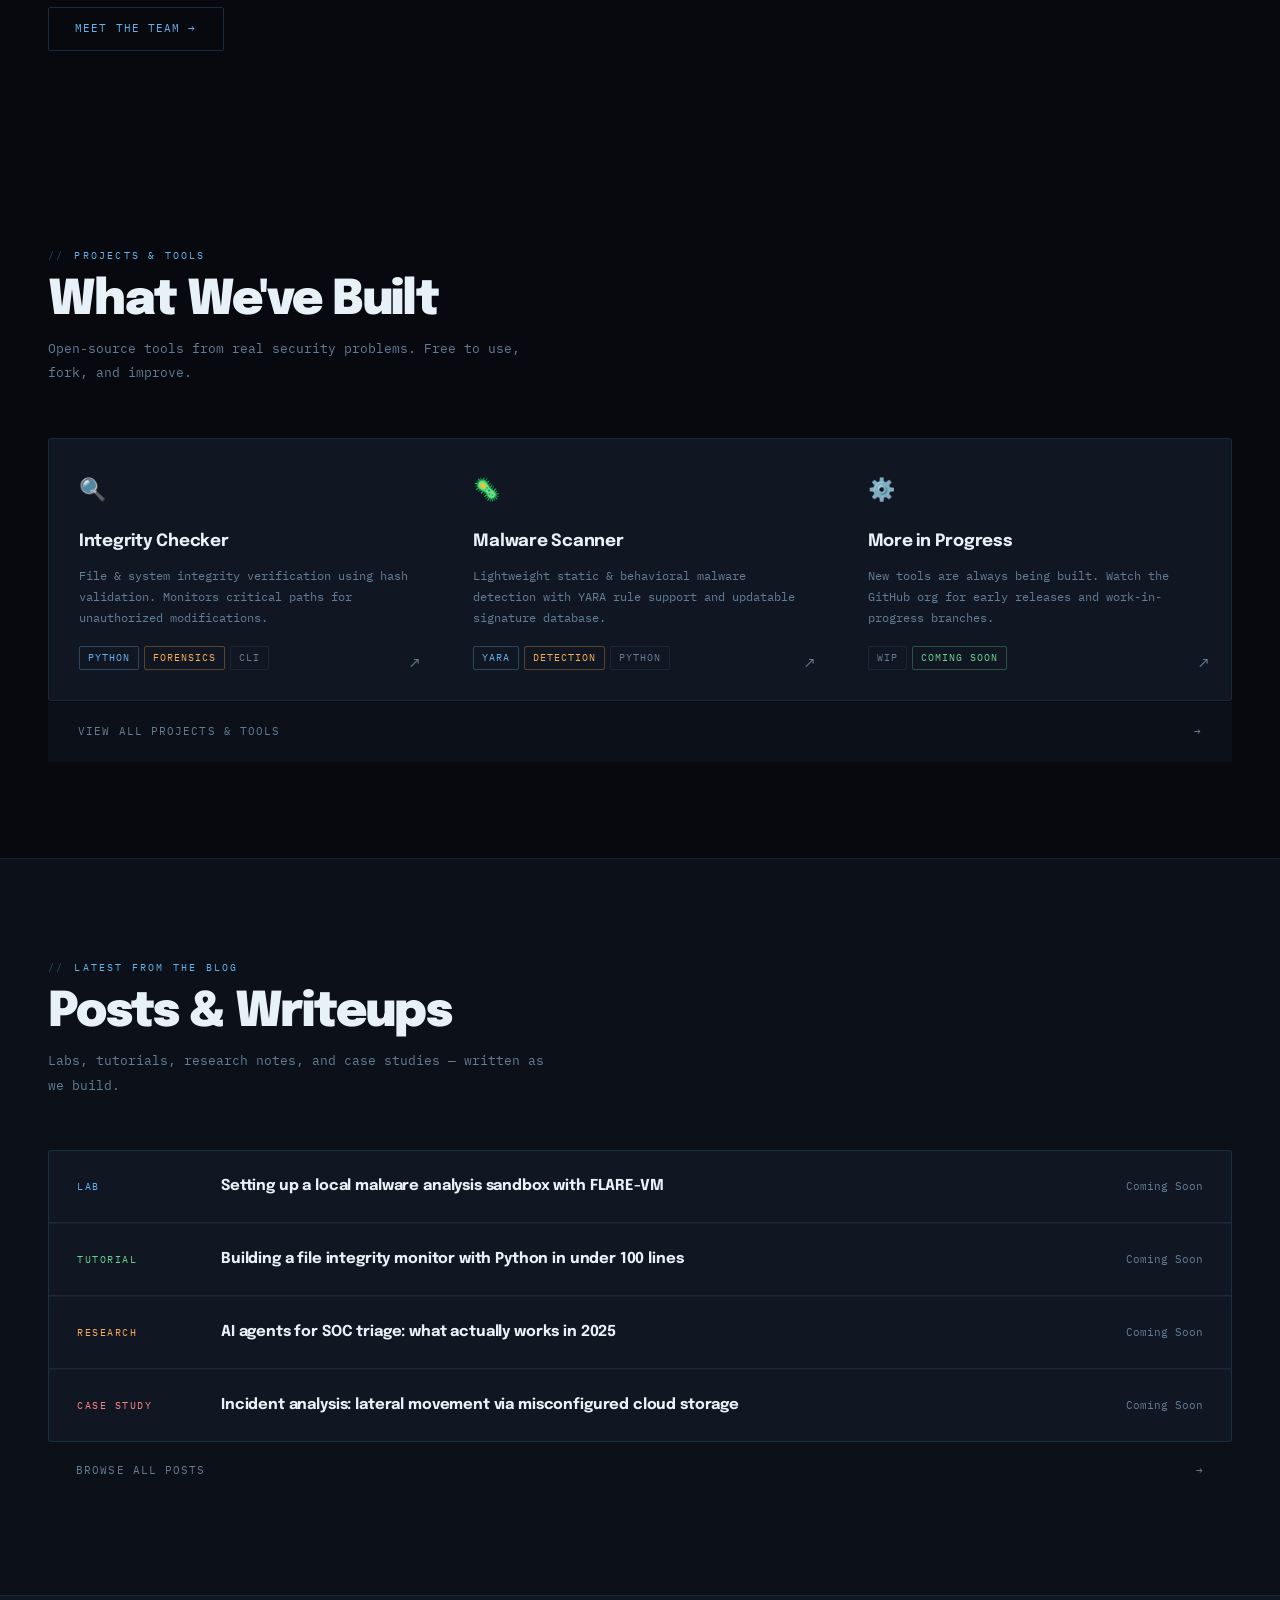
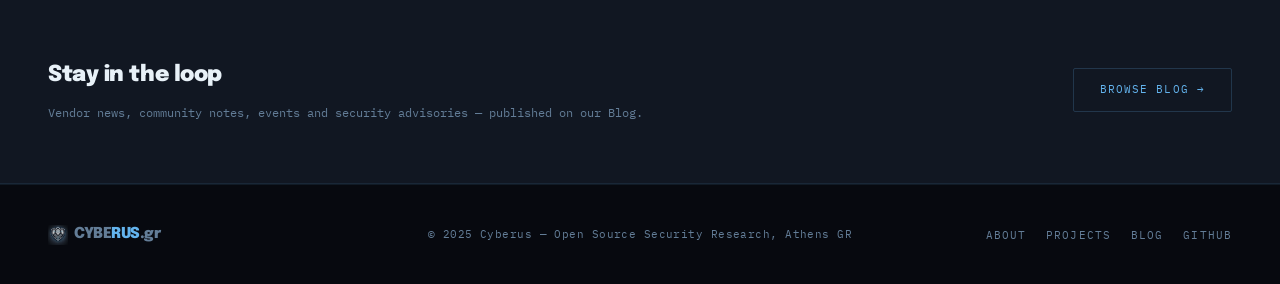
==== commit fe375d92: "Removing the Update Section" ====
--- a/index.html
+++ b/index.html
@@ -146,7 +146,6 @@
     <li><a href="/about">About</a></li>
     <li><a href="/projects">Projects</a></li>
     <li><a href="/blog">Blog</a></li>
-    <li><a href="/updates">Updates</a></li>
     <li><a href="https://cyberus.gr/AION" target="_blank">AION ↗</a></li>
   </ul>
   <a href="https://github.com/cyberus-gr" target="_blank" class="nav-gh">
@@ -344,9 +343,9 @@
   <div class="nl-inner">
     <div>
       <div class="nl-title">Stay in the loop</div>
-      <div class="nl-desc">Vendor news, community updates, events and security advisories — curated by us.</div>
-    </div>
-    <a href="/updates" class="btn btn-ghost">Browse Updates →</a>
+      <div class="nl-desc">Vendor news, community notes, events and security advisories — published on our Blog.</div>
+    </div>
+    <a href="/blog" class="btn btn-ghost">Browse Blog →</a>
   </div>
 </div>
 
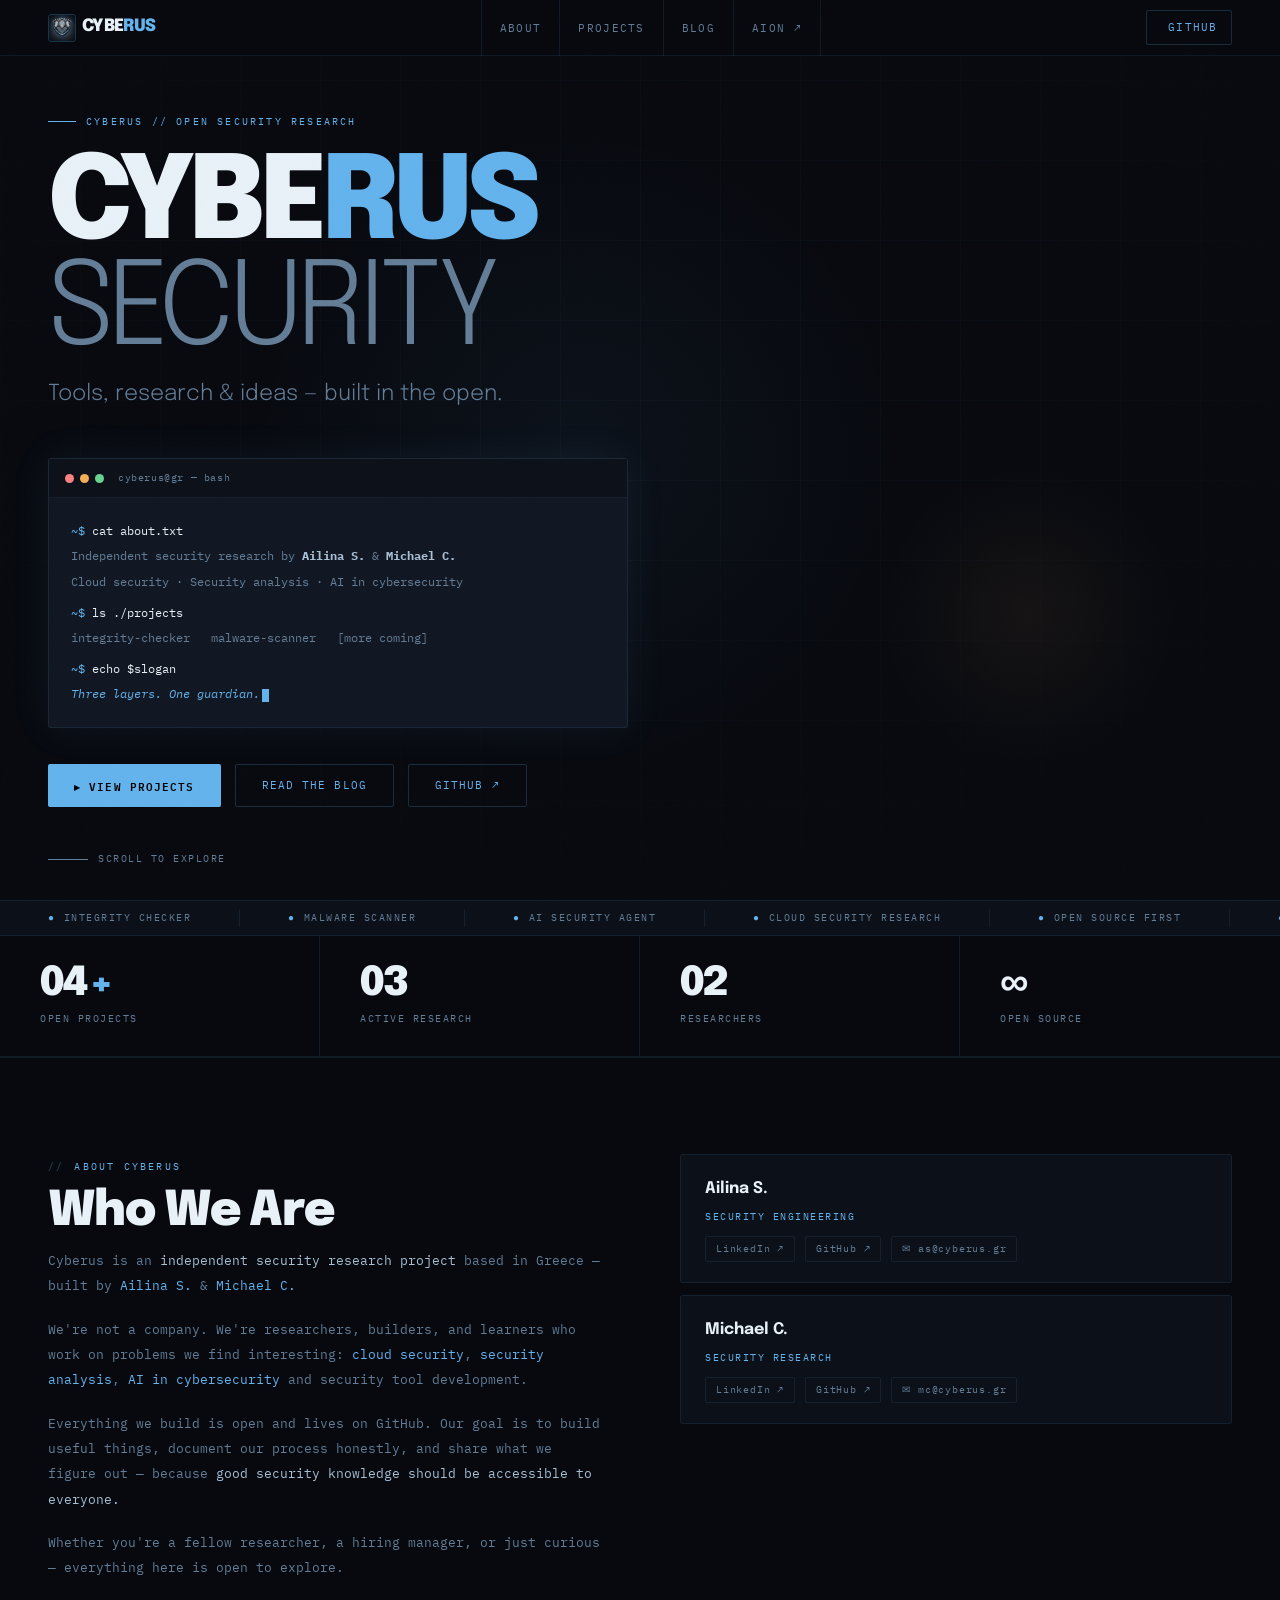
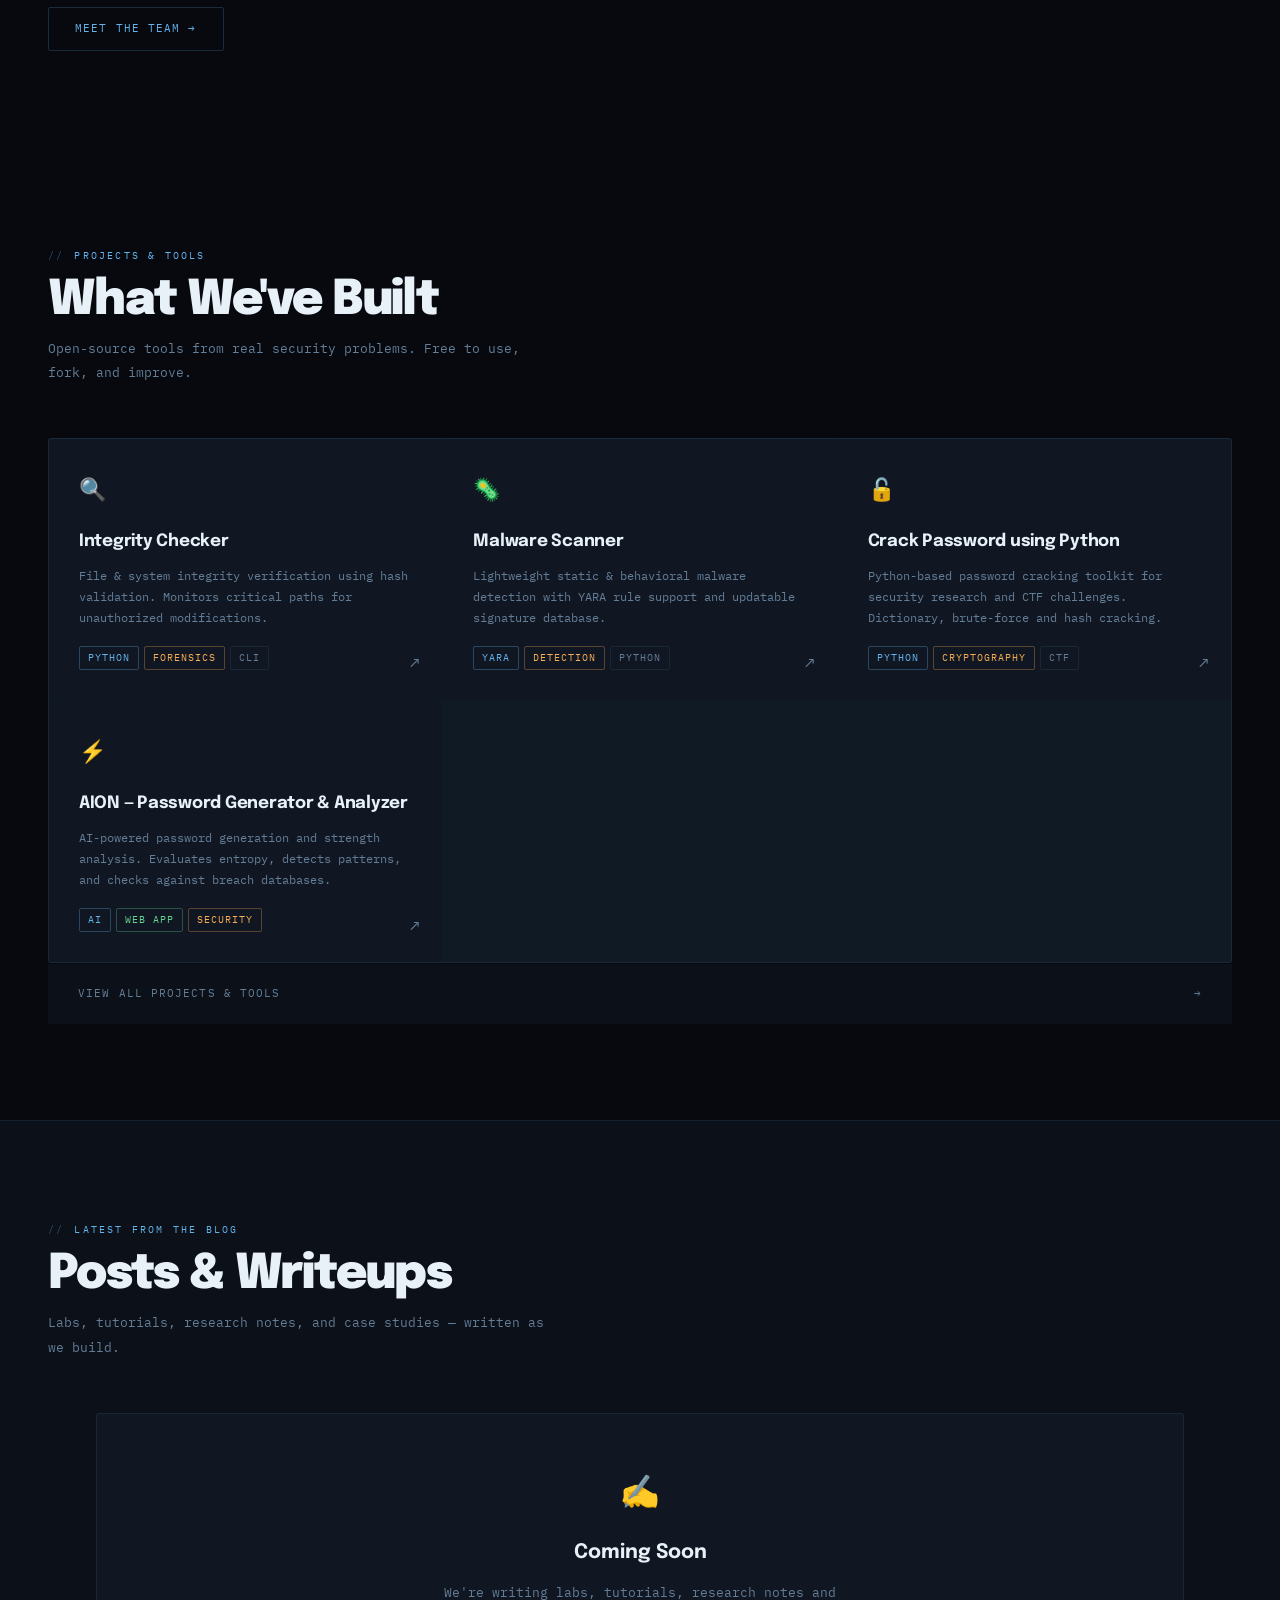
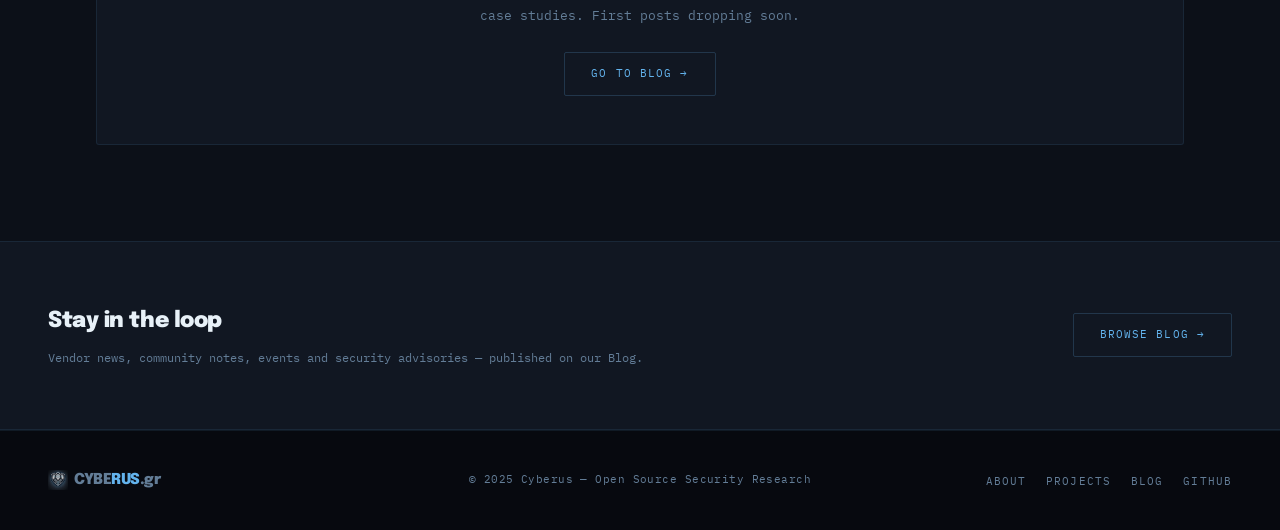
==== commit 24ded613: "Update sitev2" ====
--- a/index.html
+++ b/index.html
@@ -2,7 +2,6 @@
 <html lang="en">
 <head>
 <meta charset="UTF-8">
-<link rel="icon" type="image/png" href="/logo-nav.png">
 <meta name="viewport" content="width=device-width, initial-scale=1.0">
 <title>Cyberus Security Project — Open Security Research</title>
 <meta name="description" content="Cyberus is an independent open-source security research project based in Athens, Greece. Tools, research and ideas — built in the open.">
@@ -161,7 +160,7 @@
   <div class="hero-orb2"></div>
 
   
-  <div class="hero-eyebrow">Cyberus // Athens, Greece</div>
+  <div class="hero-eyebrow">Cyberus // Open Security Research</div>
 
   <h1 class="hero-h1">
     CYBE<span class="a">RUS</span><br>
@@ -205,13 +204,13 @@
     <div class="ticker-item"><span>●</span>AI Security Agent</div>
     <div class="ticker-item"><span>●</span>Cloud Security Research</div>
     <div class="ticker-item"><span>●</span>Open Source First</div>
-    <div class="ticker-item"><span>●</span>Athens, Greece</div>
+    <div class="ticker-item"><span>●</span>AION</div>
     <div class="ticker-item"><span>●</span>Integrity Checker</div>
     <div class="ticker-item"><span>●</span>Malware Scanner</div>
     <div class="ticker-item"><span>●</span>AI Security Agent</div>
     <div class="ticker-item"><span>●</span>Cloud Security Research</div>
     <div class="ticker-item"><span>●</span>Open Source First</div>
-    <div class="ticker-item"><span>●</span>Athens, Greece</div>
+    <div class="ticker-item"><span>●</span>AION</div>
   </div>
 </div>
 
@@ -244,6 +243,7 @@
         <div class="team-links">
           <a href="https://www.linkedin.com/in/ailina-sopileidi/" target="_blank" class="team-link">LinkedIn ↗</a>
           <a href="https://github.com/ailinasopi" target="_blank" class="team-link">GitHub ↗</a>
+          <a href="mailto:as@cyberus.gr" class="team-link">✉ as@cyberus.gr</a>
         </div>
       </div>
       <div class="team-card">
@@ -252,6 +252,7 @@
         <div class="team-links">
           <a href="https://www.linkedin.com/in/michael-cappello/" target="_blank" class="team-link">LinkedIn ↗</a>
           <a href="https://github.com/mmcyberus" target="_blank" class="team-link">GitHub ↗</a>
+          <a href="mailto:mc@cyberus.gr" class="team-link">✉ mc@cyberus.gr</a>
         </div>
       </div>
     </div>
@@ -289,13 +290,25 @@
       </div>
       <span class="proj-arrow">↗</span>
     </a>
-    <a href="/projects" class="proj-card">
-      <span class="proj-icon">⚙️</span>
-      <div class="proj-name">More in Progress</div>
-      <div class="proj-desc">New tools are always being built. Watch the GitHub org for early releases and work-in-progress branches.</div>
+    <a href="/projects#crack-password" class="proj-card">
+      <span class="proj-icon">🔓</span>
+      <div class="proj-name">Crack Password using Python</div>
+      <div class="proj-desc">Python-based password cracking toolkit for security research and CTF challenges. Dictionary, brute-force and hash cracking.</div>
       <div class="proj-tags">
-        <span class="tag">WIP</span>
-        <span class="tag tag-green">Coming Soon</span>
+        <span class="tag tag-blue">Python</span>
+        <span class="tag tag-amber">Cryptography</span>
+        <span class="tag">CTF</span>
+      </div>
+      <span class="proj-arrow">↗</span>
+    </a>
+    <a href="https://cyberus.gr/AION" target="_blank" class="proj-card">
+      <span class="proj-icon">⚡</span>
+      <div class="proj-name">AION — Password Generator &amp; Analyzer</div>
+      <div class="proj-desc">AI-powered password generation and strength analysis. Evaluates entropy, detects patterns, and checks against breach databases.</div>
+      <div class="proj-tags">
+        <span class="tag tag-blue">AI</span>
+        <span class="tag tag-green">Web App</span>
+        <span class="tag tag-amber">Security</span>
       </div>
       <span class="proj-arrow">↗</span>
     </a>
@@ -310,30 +323,12 @@
     <h2 class="section-title">Posts &amp; Writeups</h2>
     <p class="section-desc">Labs, tutorials, research notes, and case studies — written as we build.</p>
   </div>
-
-  <div class="blog-list">
-    <a href="/blog#labs" class="blog-row">
-      <span class="blog-cat labs">Lab</span>
-      <span class="blog-row-title">Setting up a local malware analysis sandbox with FLARE-VM</span>
-      <span class="blog-date">Coming Soon</span>
-    </a>
-    <a href="/blog#tutorials" class="blog-row">
-      <span class="blog-cat tutorial">Tutorial</span>
-      <span class="blog-row-title">Building a file integrity monitor with Python in under 100 lines</span>
-      <span class="blog-date">Coming Soon</span>
-    </a>
-    <a href="/blog#research" class="blog-row">
-      <span class="blog-cat research">Research</span>
-      <span class="blog-row-title">AI agents for SOC triage: what actually works in 2025</span>
-      <span class="blog-date">Coming Soon</span>
-    </a>
-    <a href="/blog#cases" class="blog-row">
-      <span class="blog-cat case">Case Study</span>
-      <span class="blog-row-title">Incident analysis: lateral movement via misconfigured cloud storage</span>
-      <span class="blog-date">Coming Soon</span>
-    </a>
-  </div>
-  <a href="/blog" class="blog-more">Browse all posts <span>→</span></a>
+  <div style="text-align:center;padding:48px 24px;background:var(--surface);border:1px solid var(--border);border-radius:3px;margin:0 48px;">
+    <div style="font-size:32px;margin-bottom:16px;">✍️</div>
+    <div style="font-family:var(--font-disp);font-weight:700;font-size:20px;color:var(--white);margin-bottom:10px;">Coming Soon</div>
+    <div style="font-size:13px;color:var(--text2);max-width:420px;margin:0 auto 24px;line-height:1.8;">We're writing labs, tutorials, research notes and case studies. First posts dropping soon.</div>
+    <a href="/blog" class="btn btn-ghost">Go to Blog →</a>
+  </div>
 </section>
 
 
@@ -351,7 +346,7 @@
 
 <footer>
   <a href="/" class="footer-brand"><img src="logo-nav.png" alt="" class="footer-logo-img">CYBE<em>RUS</em>.gr</a>
-  <div class="footer-copy">© 2025 Cyberus — Open Source Security Research, Athens GR</div>
+  <div class="footer-copy">© 2025 Cyberus — Open Source Security Research</div>
   <ul class="footer-links">
     <li><a href="/about">About</a></li>
     <li><a href="/projects">Projects</a></li>
